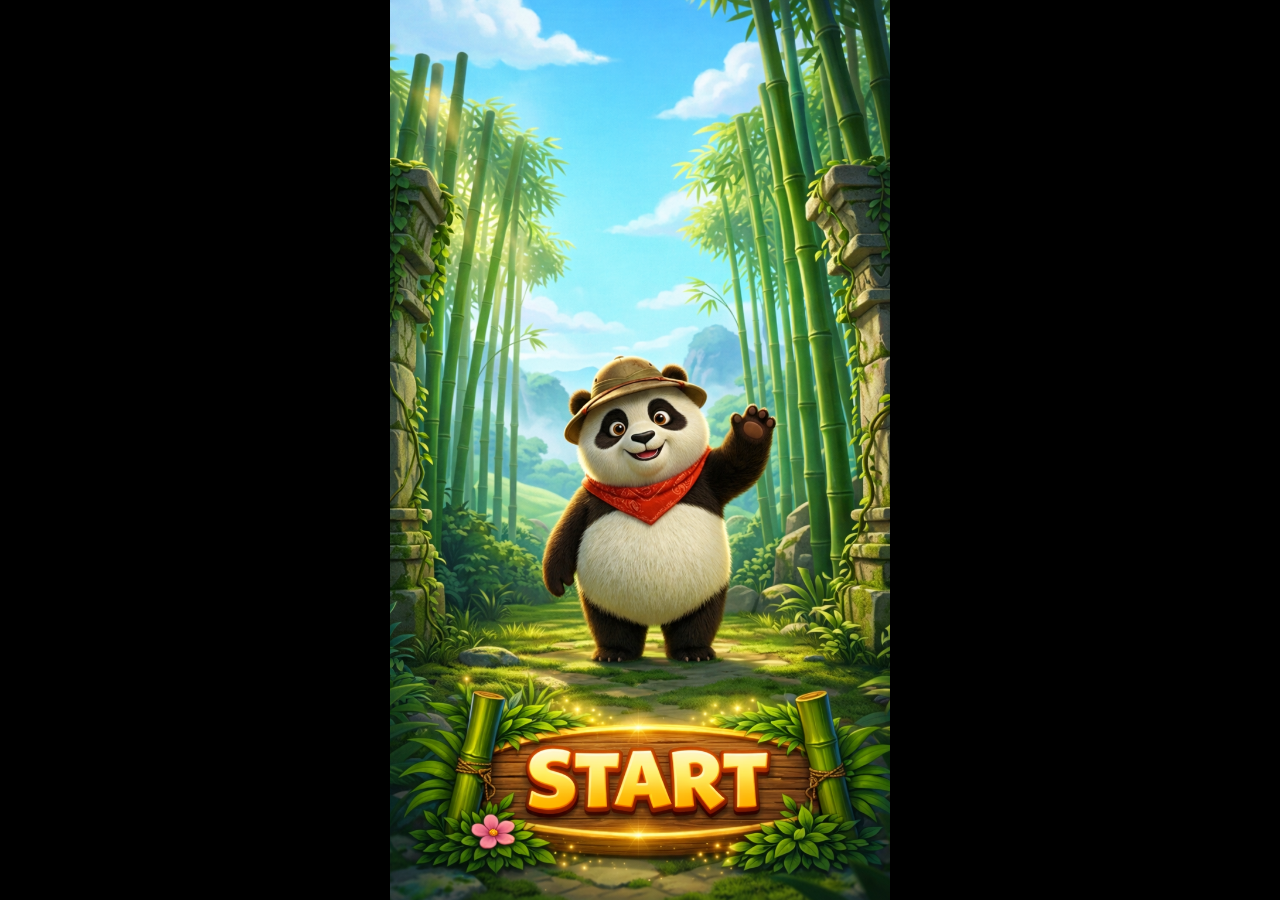
==== index.html @ 99ccf28d "Update index.html" ====
<!DOCTYPE html>
<html lang="en">
<head>
    <meta charset="UTF-8">
    <meta name="viewport" content="width=device-width, initial-scale=1.0">
    <title>Pandu's Adventure</title>
    <style>
        body { background: #000; color: white; text-align: center; margin: 0; padding: 0; overflow: hidden; font-family: sans-serif; }
        .game-container { max-width: 500px; margin: auto; position: relative; height: 100vh; background: #1a1a1a; }
        .screen { display: none; width: 100%; height: 100%; position: relative; }
        .active { display: block; }
        img { width: 100%; height: 100%; object-fit: cover; display: block; }

        /* Invisible Hitboxes for Map */
        .hitbox { position: absolute; cursor: pointer; z-index: 100; }

        /* Match-3 Game UI */
        #game-ui {
            position: absolute; top: 50%; left: 50%; transform: translate(-50%, -50%);
            width: 90%; background: rgba(0,0,0,0.8); border: 4px solid #7ca852;
            border-radius: 15px; padding: 10px;
        }
        #grid {
            display: grid;
            grid-template-columns: repeat(6, 1fr); /* 6 columns */
            gap: 5px;
            margin-top: 10px;
        }
        .gem {
            aspect-ratio: 1;
            border-radius: 8px;
            cursor: pointer;
            display: flex; align-items: center; justify-content: center;
            font-size: 1.5rem;
            transition: transform 0.1s;
        }
        .gem:active { transform: scale(0.9); }
        .selected { border: 3px solid white; box-shadow: 0 0 10px white; }

        /* Gem Colors */
        .color-0 { background: #ff4d4d; } /* Red */
        .color-1 { background: #4d94ff; } /* Blue */
        .color-2 { background: #7ca852; } /* Green */
        .color-3 { background: #ffd11a; } /* Yellow */

        .back-btn { position: absolute; top: 20px; left: 20px; background: #d4a373; color: #4e2e1a; padding: 10px; border-radius: 5px; cursor: pointer; font-weight: bold; z-index: 200;}
    </style>
</head>
<body>

    <div class="game-container">
        <div id="story-view" class="screen active">
            <img id="story-img" src="assets/backgrounds/ui_landing_page_start.png">
            <div class="hitbox" style="bottom:2%; left:10%; width:80%; height:18%;" onclick="advanceStory()"></div>
        </div>

        <div id="map-view" class="screen">
            <img src="assets/map/map_saga_background.png">
            <div class="hitbox" style="bottom: 8%; left: 45%; width: 15%; height: 8%;" onclick="startLevel(1)"></div>
            <div class="hitbox" style="bottom: 18%; left: 40%; width: 15%; height: 8%;" onclick="startLevel(2)"></div>
            <div class="hitbox" style="bottom: 28%; left: 38%; width: 15%; height: 8%;" onclick="startLevel(3)"></div>
            </div>

        <div id="puzzle-view" class="screen">
            <img src="assets/backgrounds/bg_mystical_gates.png" style="filter: blur(4px);">
            <div class="back-btn" onclick="exitLevel()">MAP</div>
            <div id="game-ui">
                <h3 id="level-banner">Level 1</h3>
                <div id="grid"></div>
            </div>
        </div>
    </div>

    <script src="script.js"></script>
</body>
</html>
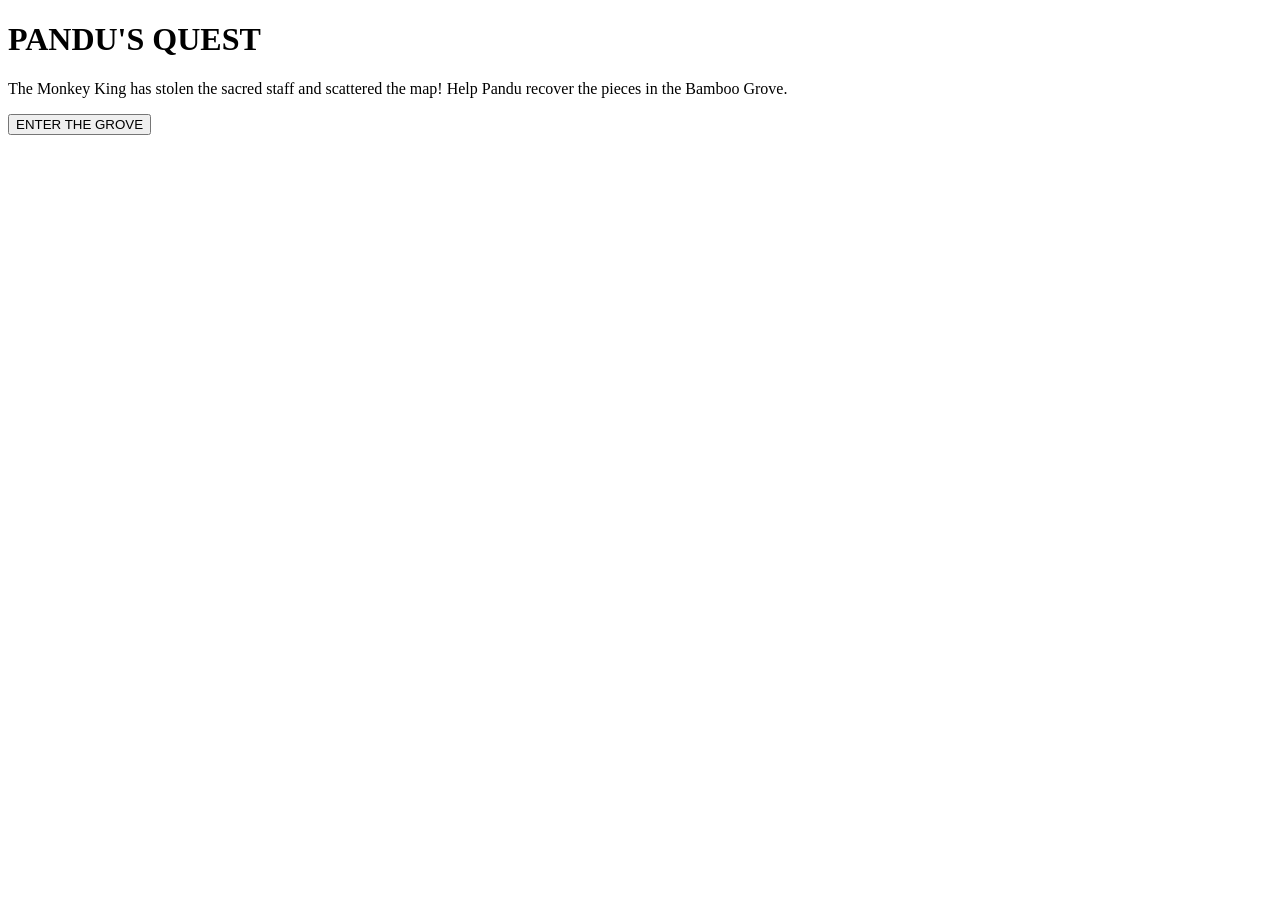
==== commit e4413e18: "Update index.html" ====
--- a/index.html
+++ b/index.html
@@ -3,71 +3,45 @@
 <head>
     <meta charset="UTF-8">
     <meta name="viewport" content="width=device-width, initial-scale=1.0">
-    <title>Pandu's Adventure</title>
-    <style>
-        body { background: #000; color: white; text-align: center; margin: 0; padding: 0; overflow: hidden; font-family: sans-serif; }
-        .game-container { max-width: 500px; margin: auto; position: relative; height: 100vh; background: #1a1a1a; }
-        .screen { display: none; width: 100%; height: 100%; position: relative; }
-        .active { display: block; }
-        img { width: 100%; height: 100%; object-fit: cover; display: block; }
-
-        /* Invisible Hitboxes for Map */
-        .hitbox { position: absolute; cursor: pointer; z-index: 100; }
-
-        /* Match-3 Game UI */
-        #game-ui {
-            position: absolute; top: 50%; left: 50%; transform: translate(-50%, -50%);
-            width: 90%; background: rgba(0,0,0,0.8); border: 4px solid #7ca852;
-            border-radius: 15px; padding: 10px;
-        }
-        #grid {
-            display: grid;
-            grid-template-columns: repeat(6, 1fr); /* 6 columns */
-            gap: 5px;
-            margin-top: 10px;
-        }
-        .gem {
-            aspect-ratio: 1;
-            border-radius: 8px;
-            cursor: pointer;
-            display: flex; align-items: center; justify-content: center;
-            font-size: 1.5rem;
-            transition: transform 0.1s;
-        }
-        .gem:active { transform: scale(0.9); }
-        .selected { border: 3px solid white; box-shadow: 0 0 10px white; }
-
-        /* Gem Colors */
-        .color-0 { background: #ff4d4d; } /* Red */
-        .color-1 { background: #4d94ff; } /* Blue */
-        .color-2 { background: #7ca852; } /* Green */
-        .color-3 { background: #ffd11a; } /* Yellow */
-
-        .back-btn { position: absolute; top: 20px; left: 20px; background: #d4a373; color: #4e2e1a; padding: 10px; border-radius: 5px; cursor: pointer; font-weight: bold; z-index: 200;}
-    </style>
+    <title>Pandu's Quest: Stage 1</title>
+    <link rel="stylesheet" href="style.css">
 </head>
 <body>
 
-    <div class="game-container">
-        <div id="story-view" class="screen active">
-            <img id="story-img" src="assets/backgrounds/ui_landing_page_start.png">
-            <div class="hitbox" style="bottom:2%; left:10%; width:80%; height:18%;" onclick="advanceStory()"></div>
+    <div id="screen-landing" class="screen">
+        <div class="story-box">
+            <h1>PANDU'S QUEST</h1>
+            <p>The Monkey King has stolen the sacred staff and scattered the map! 
+               Help Pandu recover the pieces in the Bamboo Grove.</p>
+            <button class="btn-main" onclick="showScreen('screen-map')">ENTER THE GROVE</button>
+        </div>
+    </div>
+
+    <div id="screen-map" class="screen" style="display:none;">
+        <h2>Stage 1: Bamboo Grove</h2>
+        <div class="map-container">
+            <button class="level-node active" onclick="startLevel(0)">1</button>
+            <button id="node-1" class="level-node" onclick="startLevel(1)" disabled>2</button>
+            <button id="node-2" class="level-node" onclick="startLevel(2)" disabled>3</button>
+            <button id="node-3" class="level-node" onclick="startLevel(3)" disabled>4</button>
+            <button id="node-4" class="level-node" onclick="startLevel(4)" disabled>5</button>
+        </div>
+        <button class="btn-back" onclick="showScreen('screen-landing')">Back</button>
+    </div>
+
+    <div id="screen-game" class="screen" style="display:none;">
+        <div class="game-ui">
+            <div class="stat">Moves: <span id="moves-count">0</span></div>
+            <div class="stat">Target: <span id="target-text">0</span></div>
+            <div class="stat">Score: <span id="current-score">0</span></div>
         </div>
 
-        <div id="map-view" class="screen">
-            <img src="assets/map/map_saga_background.png">
-            <div class="hitbox" style="bottom: 8%; left: 45%; width: 15%; height: 8%;" onclick="startLevel(1)"></div>
-            <div class="hitbox" style="bottom: 18%; left: 40%; width: 15%; height: 8%;" onclick="startLevel(2)"></div>
-            <div class="hitbox" style="bottom: 28%; left: 38%; width: 15%; height: 8%;" onclick="startLevel(3)"></div>
-            </div>
+        <div id="board-frame">
+            <div id="grid"></div> </div>
 
-        <div id="puzzle-view" class="screen">
-            <img src="assets/backgrounds/bg_mystical_gates.png" style="filter: blur(4px);">
-            <div class="back-btn" onclick="exitLevel()">MAP</div>
-            <div id="game-ui">
-                <h3 id="level-banner">Level 1</h3>
-                <div id="grid"></div>
-            </div>
+        <div class="controls">
+            <button class="btn-booster" onclick="reshuffleBoard()">Reshuffle</button>
+            <button class="btn-back" onclick="showScreen('screen-map')">Give Up</button>
         </div>
     </div>
 
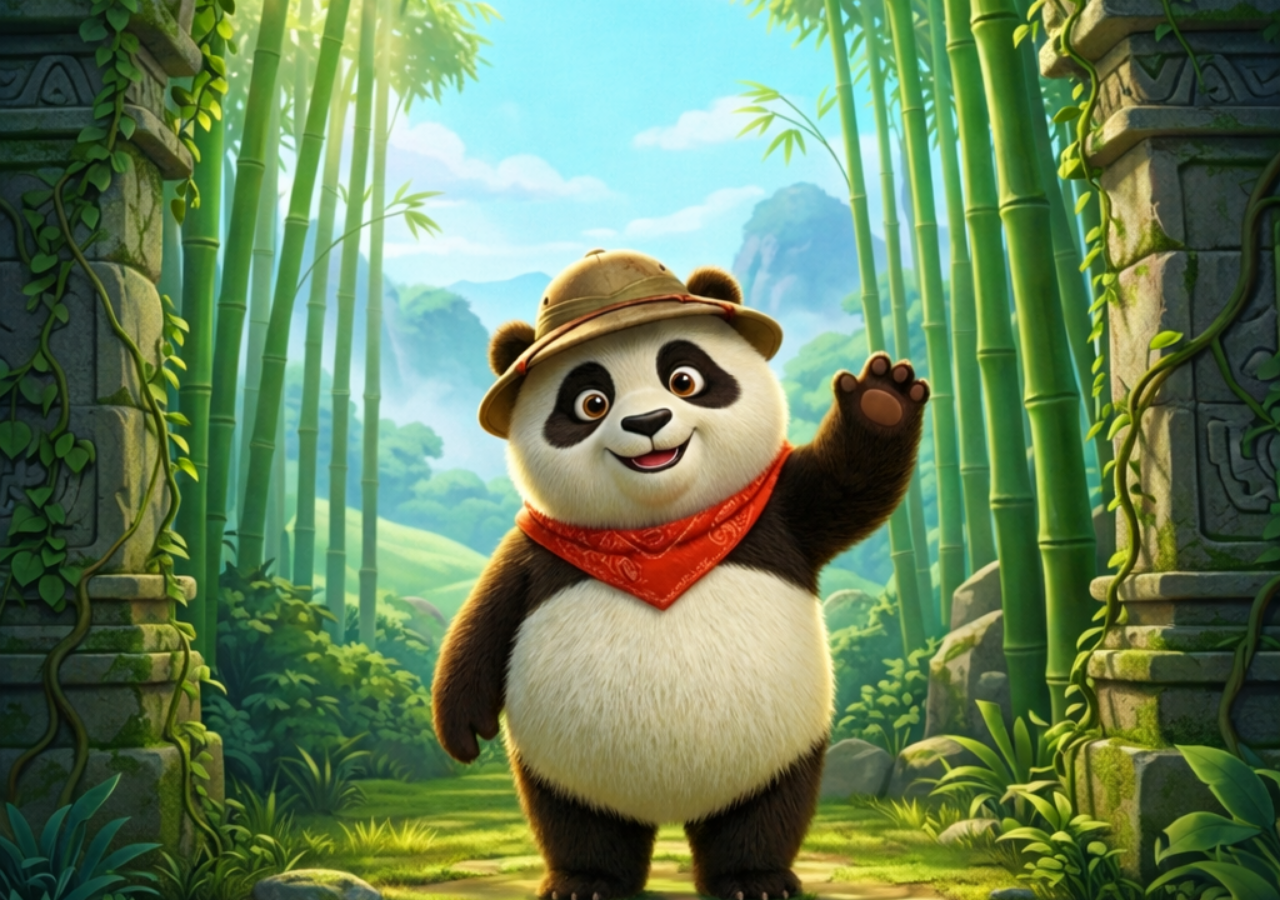
==== commit 189e1319: "Update index.html" ====
--- a/index.html
+++ b/index.html
@@ -2,47 +2,29 @@
 <html lang="en">
 <head>
     <meta charset="UTF-8">
-    <meta name="viewport" content="width=device-width, initial-scale=1.0">
-    <title>Pandu's Quest: Stage 1</title>
+    <title>Pandu's Quest: The Gilded Chase</title>
     <link rel="stylesheet" href="style.css">
 </head>
 <body>
 
     <div id="screen-landing" class="screen">
-        <div class="story-box">
-            <h1>PANDU'S QUEST</h1>
-            <p>The Monkey King has stolen the sacred staff and scattered the map! 
-               Help Pandu recover the pieces in the Bamboo Grove.</p>
-            <button class="btn-main" onclick="showScreen('screen-map')">ENTER THE GROVE</button>
+        <div id="start-hotspot" onclick="showStory()"></div>
+    </div>
+
+    <div id="screen-story" class="screen" style="display:none;">
+        <div id="story-content" class="glass-ui">
+            <p id="story-text">The Monkey King has stolen the sacred staff!</p>
+            <button class="btn-next" onclick="nextStory()">NEXT</button>
         </div>
     </div>
 
     <div id="screen-map" class="screen" style="display:none;">
-        <h2>Stage 1: Bamboo Grove</h2>
-        <div class="map-container">
-            <button class="level-node active" onclick="startLevel(0)">1</button>
-            <button id="node-1" class="level-node" onclick="startLevel(1)" disabled>2</button>
-            <button id="node-2" class="level-node" onclick="startLevel(2)" disabled>3</button>
-            <button id="node-3" class="level-node" onclick="startLevel(3)" disabled>4</button>
-            <button id="node-4" class="level-node" onclick="startLevel(4)" disabled>5</button>
+        <div class="level-node" id="level-1" onclick="startLevel(1)">1</div>
         </div>
-        <button class="btn-back" onclick="showScreen('screen-landing')">Back</button>
-    </div>
 
     <div id="screen-game" class="screen" style="display:none;">
-        <div class="game-ui">
-            <div class="stat">Moves: <span id="moves-count">0</span></div>
-            <div class="stat">Target: <span id="target-text">0</span></div>
-            <div class="stat">Score: <span id="current-score">0</span></div>
-        </div>
-
-        <div id="board-frame">
-            <div id="grid"></div> </div>
-
-        <div class="controls">
-            <button class="btn-booster" onclick="reshuffleBoard()">Reshuffle</button>
-            <button class="btn-back" onclick="showScreen('screen-map')">Give Up</button>
-        </div>
+        <div id="grid"></div>
+        <div class="score-board">Score: <span id="score">0</span></div>
     </div>
 
     <script src="script.js"></script>
--- a/style.css
+++ b/style.css
@@ -0,0 +1,101 @@
+/* --- GLOBAL STYLES --- */
+body {
+    margin: 0;
+    padding: 0;
+    font-family: 'Segoe UI', Tahoma, Geneva, Verdana, sans-serif;
+    overflow: hidden;
+    background-color: #e0f2f1; /* Fallback color */
+}
+
+.screen {
+    width: 100vw;
+    height: 100vh;
+    display: none; /* Hidden by default, JS will show them */
+    flex-direction: column;
+    align-items: center;
+    justify-content: center;
+    background-size: cover;
+    background-position: center;
+    background-repeat: no-repeat;
+}
+
+/* --- SCREEN 1: LANDING PAGE --- */
+#screen-landing {
+    display: flex; /* Show the first screen immediately */
+    background-image: url('assets/backgrounds/ui_landing_page_start.png');
+}
+
+.story-box {
+    background: rgba(255, 255, 255, 0.9); 
+    padding: 40px;
+    border-radius: 30px;
+    border: 8px solid #8d6e63; 
+    text-align: center;
+    max-width: 500px;
+    box-shadow: 0 15px 35px rgba(0,0,0,0.5);
+}
+
+.btn-main {
+    background: url('assets/ui/start_btn.png') no-repeat center center/contain;
+    width: 200px;
+    height: 80px;
+    border: none;
+    cursor: pointer;
+    text-indent: -9999px; /* Hides the text so the image shows */
+    margin-top: 20px;
+    transition: transform 0.2s;
+}
+
+.btn-main:hover {
+    transform: scale(1.1);
+}
+
+/* --- SCREEN 2: MAP PAGE --- */
+#screen-map {
+    background-image: url('assets/map/map_saga_background.png');
+}
+
+.map-container {
+    display: flex;
+    gap: 20px;
+}
+
+.level-node {
+    width: 60px;
+    height: 60px;
+    border-radius: 50%;
+    background: #bdbdbd;
+    border: 4px solid #5d4037;
+    font-weight: bold;
+    cursor: pointer;
+}
+
+.level-node.active {
+    background: #ffeb3b;
+    box-shadow: 0 0 15px #fff176;
+}
+
+/* --- SCREEN 3: GAME BOARD --- */
+#screen-game {
+    background-image: url('assets/backgrounds/bg_pandu_home.png');
+}
+
+#board-frame {
+    width: 380px;
+    height: 380px;
+    background: rgba(255, 255, 255, 0.3);
+    border: 10px solid #4caf50;
+    border-radius: 20px;
+    display: grid;
+    grid-template-columns: repeat(8, 1fr);
+    grid-template-rows: repeat(8, 1fr);
+    gap: 4px;
+    padding: 10px;
+}
+
+.crystal {
+    width: 40px;
+    height: 40px;
+    border-radius: 5px;
+    background-color: #ddd; /* Placeholder color */
+}
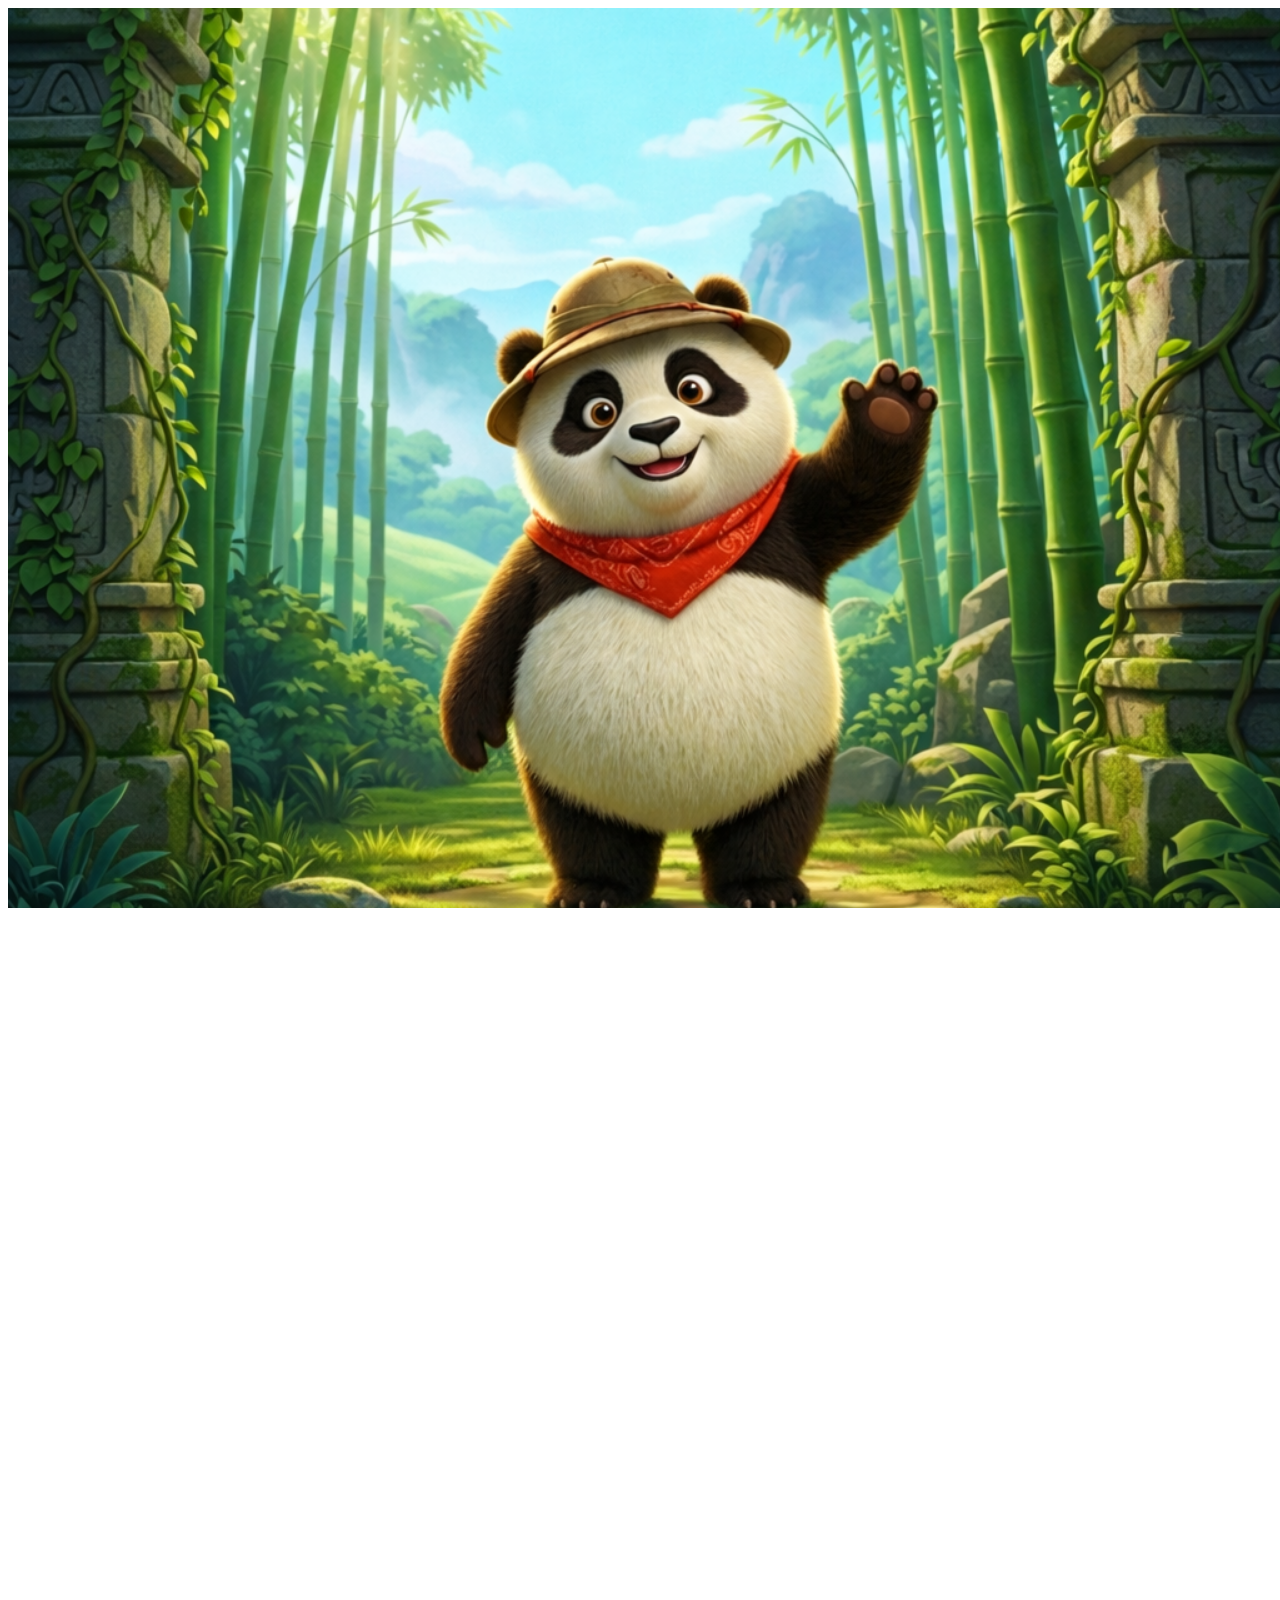
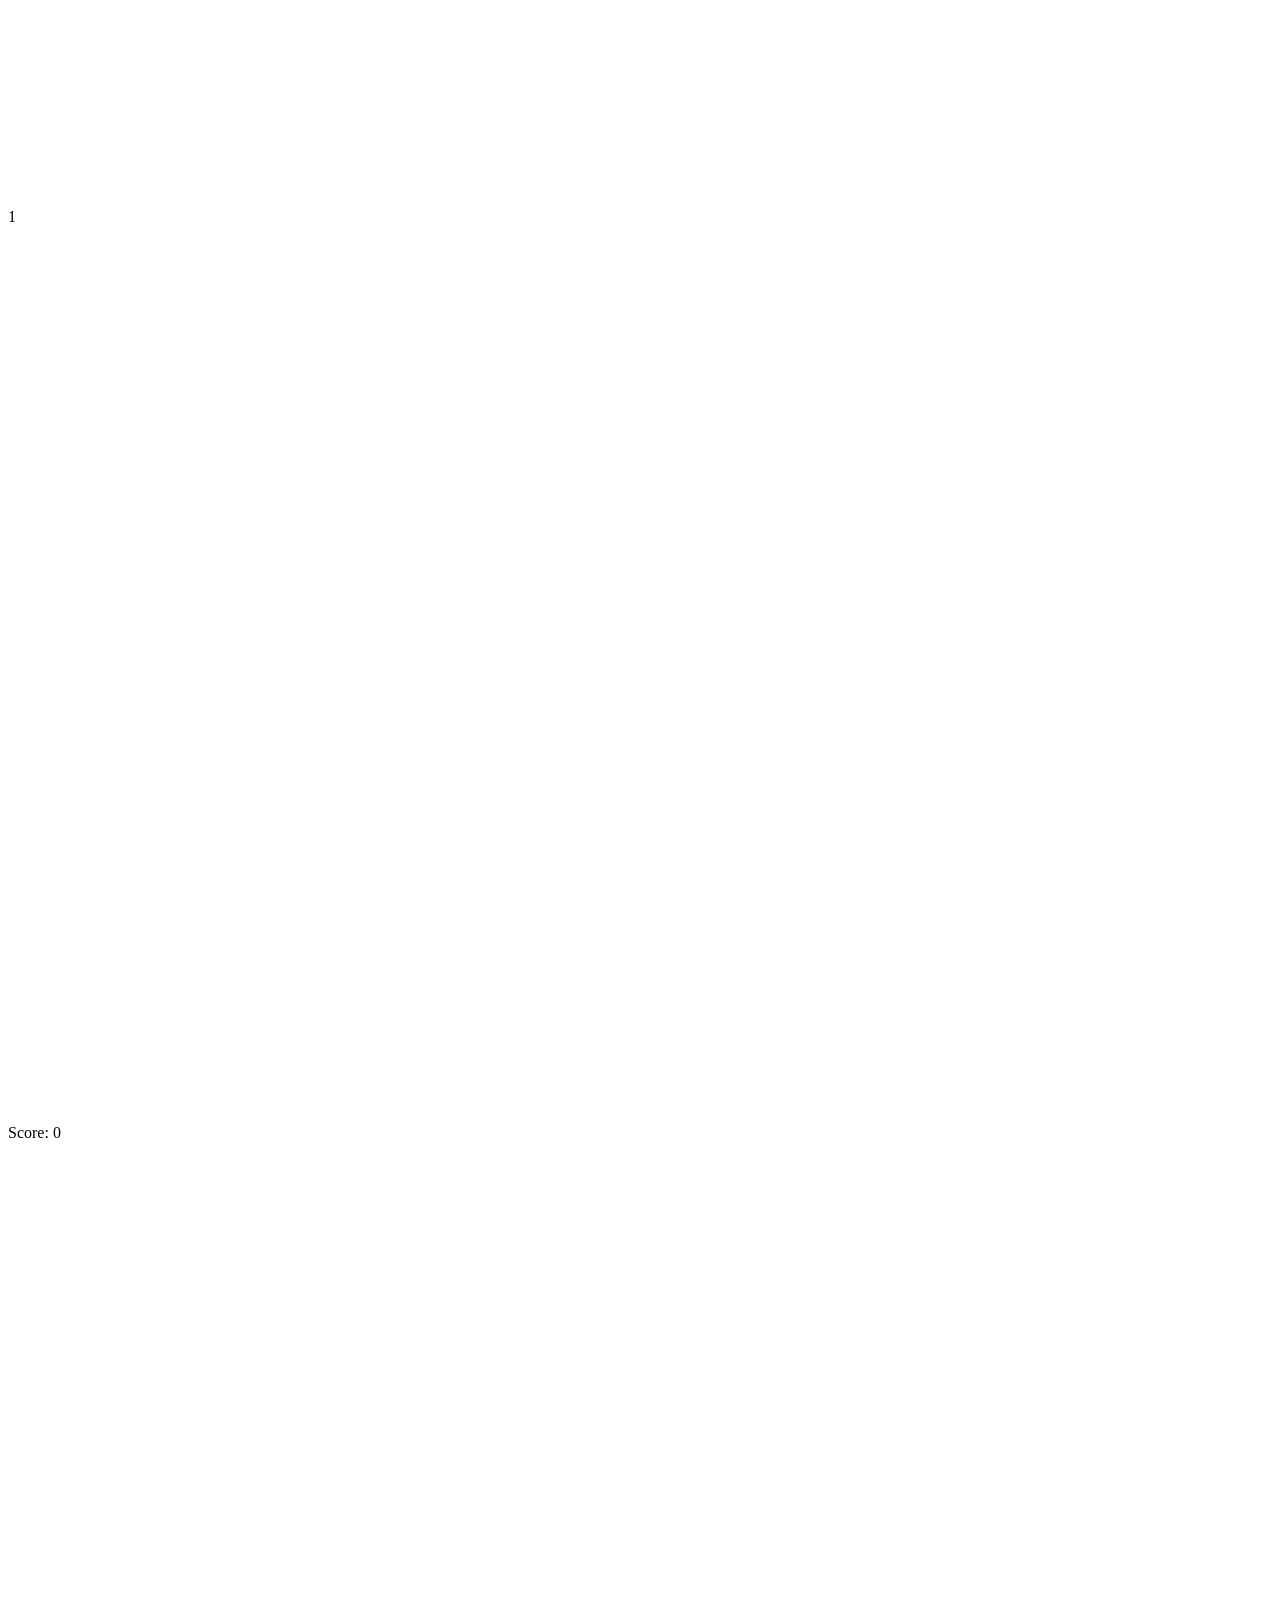
==== commit fc58232c: "Update index.html" ====
--- a/index.html
+++ b/index.html
@@ -2,29 +2,29 @@
 <html lang="en">
 <head>
     <meta charset="UTF-8">
-    <title>Pandu's Quest: The Gilded Chase</title>
+    <meta name="viewport" content="width=device-width, initial-scale=1.0">
+    <title>Pandu's Quest</title>
     <link rel="stylesheet" href="style.css">
 </head>
 <body>
 
-    <div id="screen-landing" class="screen">
-        <div id="start-hotspot" onclick="showStory()"></div>
+    <div id="screen-landing" class="screen active">
+        <div id="start-hotspot" onclick="startStory()"></div>
     </div>
 
-    <div id="screen-story" class="screen" style="display:none;">
-        <div id="story-content" class="glass-ui">
-            <p id="story-text">The Monkey King has stolen the sacred staff!</p>
-            <button class="btn-next" onclick="nextStory()">NEXT</button>
+    <div id="screen-story" class="screen" onclick="nextStorySlide()"></div>
+
+    <div id="screen-map" class="screen">
+        <div class="map-container">
+            <div class="level-node" onclick="launchLevel(1)">1</div>
         </div>
     </div>
 
-    <div id="screen-map" class="screen" style="display:none;">
-        <div class="level-node" id="level-1" onclick="startLevel(1)">1</div>
+    <div id="screen-game" class="screen">
+        <div id="grid"></div>
+        <div class="ui-layer">
+            <p>Score: <span id="score-val">0</span></p>
         </div>
-
-    <div id="screen-game" class="screen" style="display:none;">
-        <div id="grid"></div>
-        <div class="score-board">Score: <span id="score">0</span></div>
     </div>
 
     <script src="script.js"></script>
--- a/style.css
+++ b/style.css
@@ -1,101 +1,43 @@
-/* --- GLOBAL STYLES --- */
-body {
-    margin: 0;
-    padding: 0;
-    font-family: 'Segoe UI', Tahoma, Geneva, Verdana, sans-serif;
-    overflow: hidden;
-    background-color: #e0f2f1; /* Fallback color */
-}
-
 .screen {
     width: 100vw;
     height: 100vh;
-    display: none; /* Hidden by default, JS will show them */
-    flex-direction: column;
-    align-items: center;
-    justify-content: center;
     background-size: cover;
     background-position: center;
-    background-repeat: no-repeat;
+    position: relative;
 }
 
-/* --- SCREEN 1: LANDING PAGE --- */
+/* Landing Page Setup */
 #screen-landing {
-    display: flex; /* Show the first screen immediately */
     background-image: url('assets/backgrounds/ui_landing_page_start.png');
 }
 
-.story-box {
-    background: rgba(255, 255, 255, 0.9); 
-    padding: 40px;
-    border-radius: 30px;
-    border: 8px solid #8d6e63; 
-    text-align: center;
-    max-width: 500px;
-    box-shadow: 0 15px 35px rgba(0,0,0,0.5);
+/* The invisible box over your drawn "START" button */
+#start-hotspot {
+    position: absolute;
+    bottom: 5%;
+    left: 50%;
+    transform: translateX(-50%);
+    width: 250px;
+    height: 100px;
+    cursor: pointer;
+    /* background: rgba(255,0,0,0.3); */ /* Uncomment this to see the area while testing */
 }
 
-.btn-main {
-    background: url('assets/ui/start_btn.png') no-repeat center center/contain;
-    width: 200px;
-    height: 80px;
-    border: none;
-    cursor: pointer;
-    text-indent: -9999px; /* Hides the text so the image shows */
-    margin-top: 20px;
-    transition: transform 0.2s;
+/* Grid for the Match-3 */
+#grid {
+    display: grid;
+    grid-template-columns: repeat(8, 45px);
+    grid-template-rows: repeat(8, 45px);
+    gap: 2px;
+    position: absolute;
+    top: 50%;
+    left: 50%;
+    transform: translate(-50%, -50%);
 }
 
-.btn-main:hover {
-    transform: scale(1.1);
+.tile {
+    width: 45px;
+    height: 45px;
+    background-size: contain;
+    background-repeat: no-repeat;
 }
-
-/* --- SCREEN 2: MAP PAGE --- */
-#screen-map {
-    background-image: url('assets/map/map_saga_background.png');
-}
-
-.map-container {
-    display: flex;
-    gap: 20px;
-}
-
-.level-node {
-    width: 60px;
-    height: 60px;
-    border-radius: 50%;
-    background: #bdbdbd;
-    border: 4px solid #5d4037;
-    font-weight: bold;
-    cursor: pointer;
-}
-
-.level-node.active {
-    background: #ffeb3b;
-    box-shadow: 0 0 15px #fff176;
-}
-
-/* --- SCREEN 3: GAME BOARD --- */
-#screen-game {
-    background-image: url('assets/backgrounds/bg_pandu_home.png');
-}
-
-#board-frame {
-    width: 380px;
-    height: 380px;
-    background: rgba(255, 255, 255, 0.3);
-    border: 10px solid #4caf50;
-    border-radius: 20px;
-    display: grid;
-    grid-template-columns: repeat(8, 1fr);
-    grid-template-rows: repeat(8, 1fr);
-    gap: 4px;
-    padding: 10px;
-}
-
-.crystal {
-    width: 40px;
-    height: 40px;
-    border-radius: 5px;
-    background-color: #ddd; /* Placeholder color */
-}
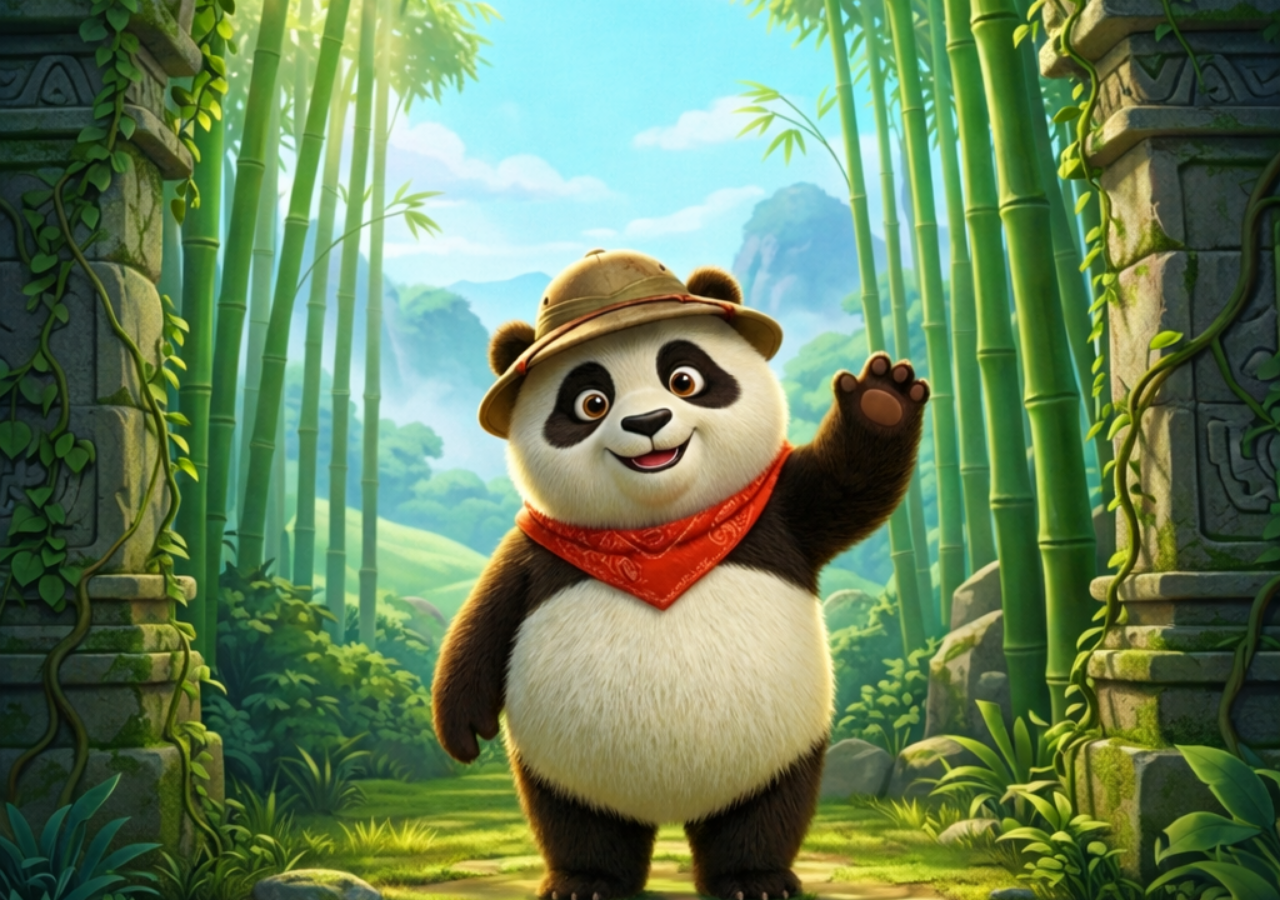
==== commit 1f3ba86d: "Update index.html" ====
--- a/index.html
+++ b/index.html
@@ -2,8 +2,8 @@
 <html lang="en">
 <head>
     <meta charset="UTF-8">
-    <meta name="viewport" content="width=device-width, initial-scale=1.0">
-    <title>Pandu's Quest</title>
+    <meta name="viewport" content="width=device-width, initial-scale=1.0, maximum-scale=1.0, user-scalable=no">
+    <title>Pandu's Quest: Master Edition</title>
     <link rel="stylesheet" href="style.css">
 </head>
 <body>
@@ -15,15 +15,52 @@
     <div id="screen-story" class="screen" onclick="nextStorySlide()"></div>
 
     <div id="screen-map" class="screen">
-        <div class="map-container">
-            <div class="level-node" onclick="launchLevel(1)">1</div>
+        <div class="map-header">
+            <div class="map-stat">❤️ 5</div>
+            <div class="map-stat">🪙 100</div>
+            <div class="settings-btn">⚙️</div>
+        </div>
+        <div class="map-scroll-area">
+            <div class="level-node active" style="bottom: 15%; left: 50%;" onclick="launchLevel(1)">1</div>
+            <div class="level-node locked" style="bottom: 30%; left: 30%;">2</div>
+            <div class="level-node locked" style="bottom: 45%; left: 60%;">3</div>
+        </div>
+        <div class="map-footer">
+            <div class="nav-item">🗺️<br>Map</div>
+            <div class="nav-item">👥<br>Social</div>
+            <div class="nav-item">🛒<br>Shop</div>
+        </div>
+
+        <div id="pre-level-modal" class="modal-overlay" style="display:none;">
+            <div class="modal-content">
+                <div class="modal-header-cloud">Level 1</div>
+                <button class="close-modal" onclick="closePreLevel()">✖</button>
+                <div class="objective-box">
+                    <p>Objective:</p>
+                    <div class="objective-item">💎 Collect 100 Points!</div>
+                </div>
+                <button class="btn-play" onclick="confirmStartLevel()">Play!</button>
+            </div>
         </div>
     </div>
 
     <div id="screen-game" class="screen">
-        <div id="grid"></div>
-        <div class="ui-layer">
-            <p>Score: <span id="score-val">0</span></p>
+        <div class="game-header">
+            <div class="moves-container"><span id="moves-count">20</span></div>
+            <div class="score-progress-bar"><div id="progress-fill"></div></div>
+        </div>
+        <div id="grid-container"><div id="grid"></div></div>
+        <div class="booster-bar">
+            <div class="booster">✋</div>
+            <div class="booster">🍭</div>
+        </div>
+
+        <div id="win-popup" class="overlay" style="display:none;">
+            <div class="popup-content">
+                <div class="cloud-header">Level Complete!</div>
+                <div class="win-circle">⭐</div>
+                <button class="btn-next-level" onclick="returnToMap()">Next</button>
+            </div>
         </div>
     </div>
 
--- a/style.css
+++ b/style.css
@@ -1,34 +1,57 @@
+/* Reset & Fullscreen Setup */
+* { box-sizing: border-box; }
+body, html { 
+    margin: 0; 
+    padding: 0; 
+    width: 100%; 
+    height: 100%; 
+    background: #000; 
+    font-family: sans-serif;
+}
+
 .screen {
+    display: none; /* Hidden by default */
     width: 100vw;
     height: 100vh;
     background-size: cover;
     background-position: center;
-    position: relative;
+    background-repeat: no-repeat;
+    position: absolute;
+    top: 0;
+    left: 0;
 }
 
-/* Landing Page Setup */
+.active { 
+    display: block !important; 
+}
+
+/* Landing Page */
 #screen-landing {
     background-image: url('assets/backgrounds/ui_landing_page_start.png');
 }
 
-/* The invisible box over your drawn "START" button */
+/* START BUTTON HOTSPOT */
 #start-hotspot {
     position: absolute;
-    bottom: 5%;
+    bottom: 5%;           /* Moves the box up/down */
     left: 50%;
     transform: translateX(-50%);
-    width: 250px;
-    height: 100px;
+    width: 280px;         /* Width of the 'Start' bamboo artwork */
+    height: 120px;        /* Height of the 'Start' bamboo artwork */
     cursor: pointer;
-    /* background: rgba(255,0,0,0.3); */ /* Uncomment this to see the area while testing */
+    z-index: 999;
+    /* background: rgba(255, 0, 0, 0.4); */ /* UNCOMMENT TO SEE THE CLICK AREA */
 }
 
-/* Grid for the Match-3 */
+/* Match-3 Grid Layout */
 #grid {
     display: grid;
-    grid-template-columns: repeat(8, 45px);
-    grid-template-rows: repeat(8, 45px);
-    gap: 2px;
+    grid-template-columns: repeat(8, 40px);
+    grid-template-rows: repeat(8, 40px);
+    gap: 4px;
+    background: rgba(0,0,0,0.5);
+    padding: 10px;
+    border-radius: 10px;
     position: absolute;
     top: 50%;
     left: 50%;
@@ -36,8 +59,48 @@
 }
 
 .tile {
-    width: 45px;
-    height: 45px;
+    width: 40px;
+    height: 40px;
     background-size: contain;
     background-repeat: no-repeat;
+    background-position: center;
 }
+
+/* Level Node on Map */
+.level-node {
+    width: 60px;
+    height: 60px;
+    background: #ffd700;
+    border: 4px solid #5d4037;
+    border-radius: 50%;
+    display: flex;
+    justify-content: center;
+    align-items: center;
+    font-weight: bold;
+    position: absolute;
+    top: 60%;
+    left: 20%;
+    cursor: pointer;
+}
+/* --- MATCH-3 PHYSICS ADDITIONS --- */
+.tile {
+    cursor: grab;
+    transition: transform 0.1s ease;
+    touch-action: none; /* Prevents screen scrolling while playing */
+}
+
+.tile:active {
+    cursor: grabbing;
+    transform: scale(1.1);
+    z-index: 10;
+}
+
+/* Animation for when crystals match and vanish */
+@keyframes vanish {
+    0% { transform: scale(1); opacity: 1; }
+    100% { transform: scale(0); opacity: 0; }
+}
+
+.matched {
+    animation: vanish 0.3s forwards;
+}
